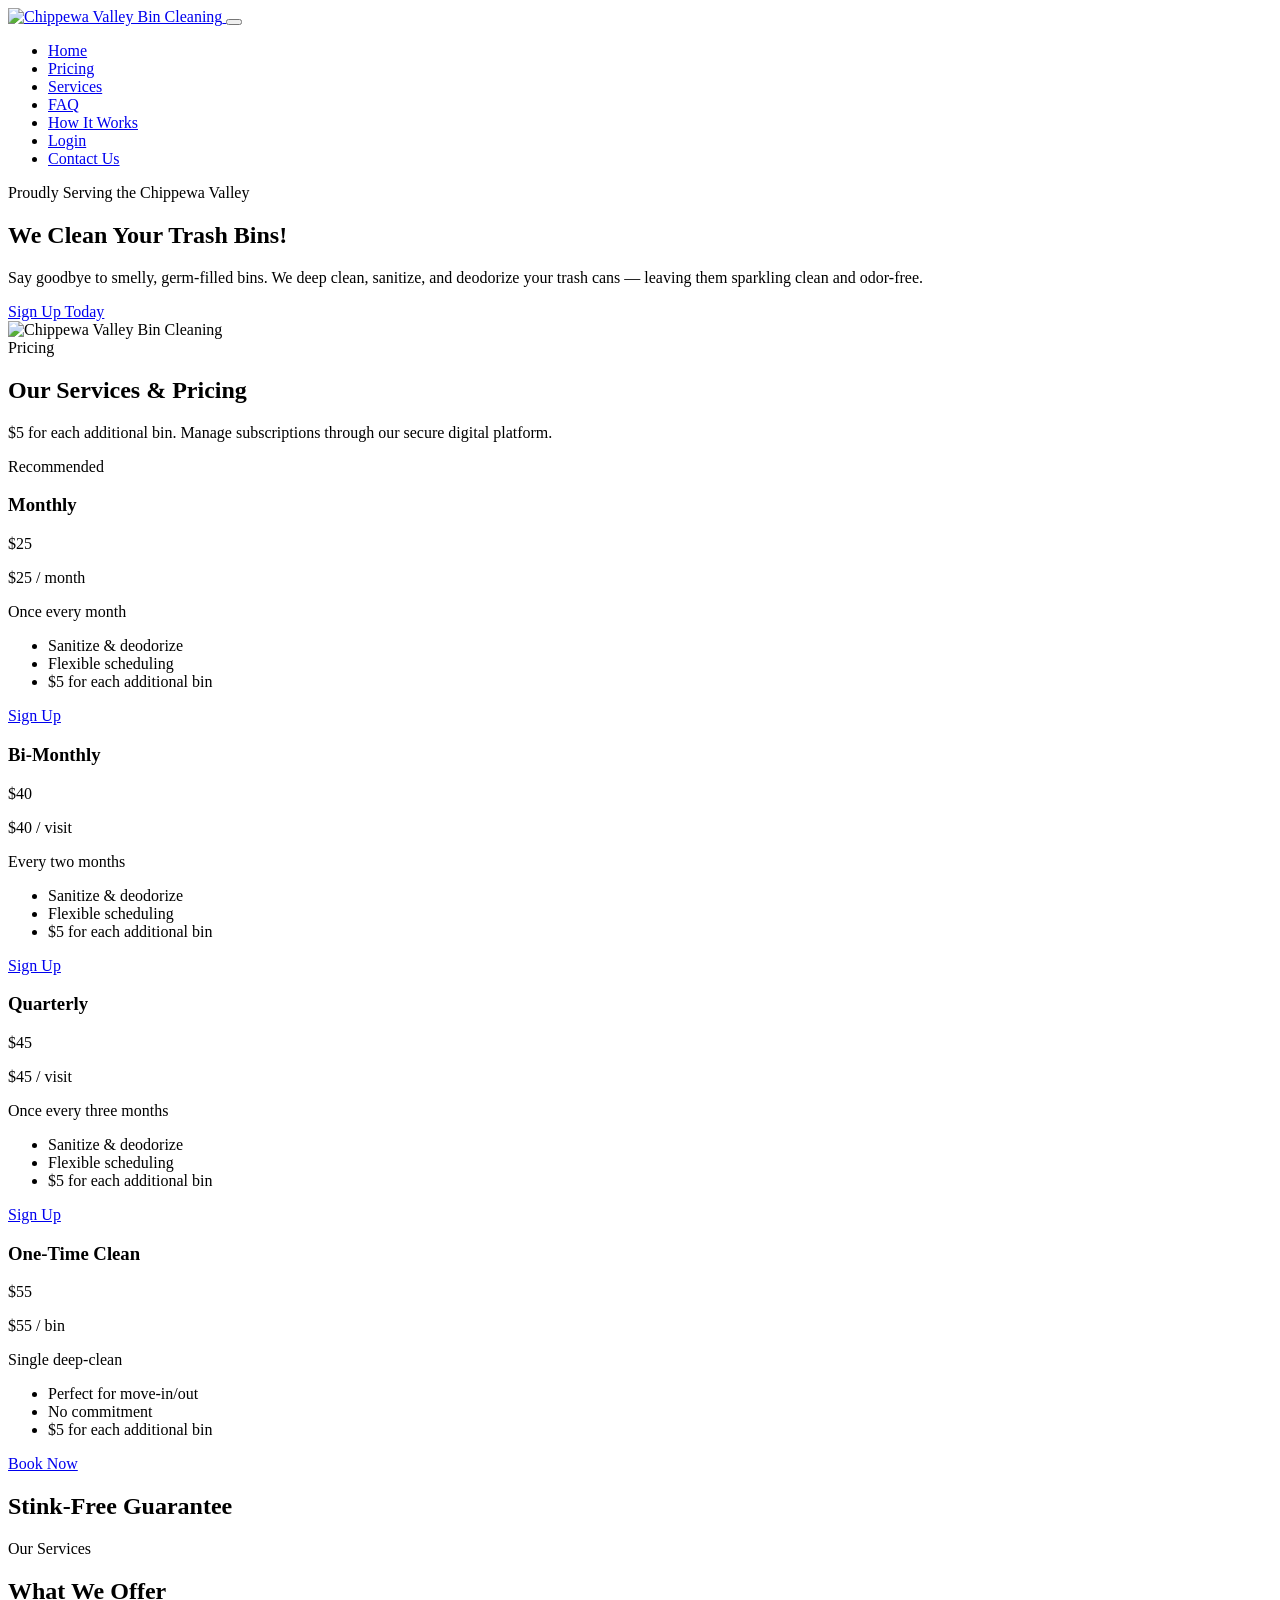
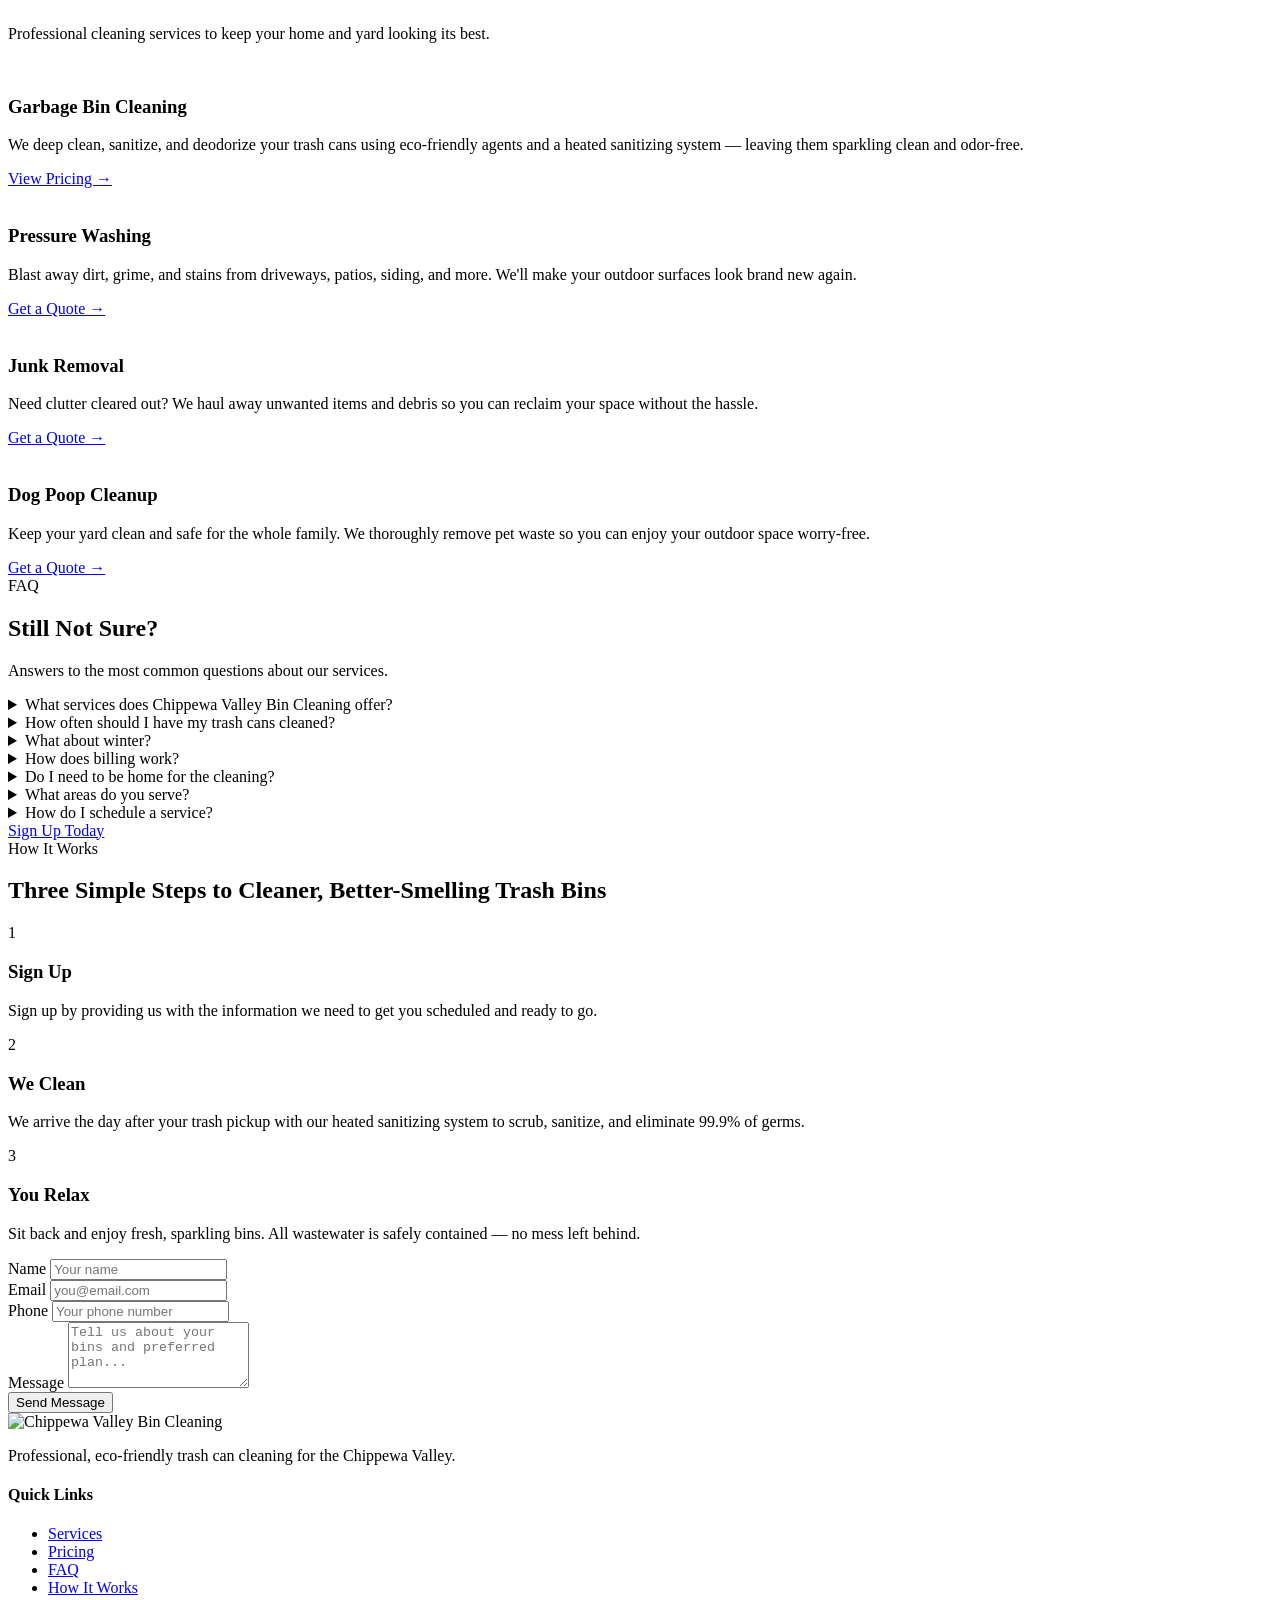
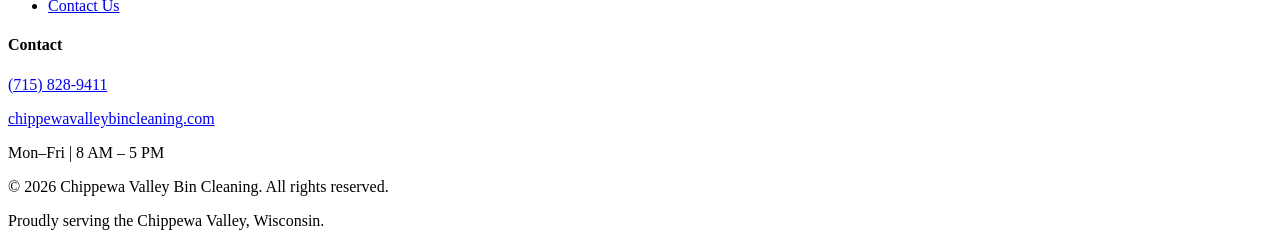
==== indexupdated.html @ 674201ef "Add files via upload" ====
<!DOCTYPE html>
<html lang="en">
<head>
  <meta charset="UTF-8">
  <meta name="viewport" content="width=device-width, initial-scale=1.0">
  <meta name="description" content="Chippewa Valley Bin Cleaning — eco-friendly trash can cleaning serving the Chippewa Valley, WI. Monthly plans from $25. Call (715) 828-9411.">
  <title>Chippewa Valley Bin Cleaning | Eco-Friendly Trash Can Cleaning</title>
  <link rel="preconnect" href="https://fonts.googleapis.com">
  <link rel="preconnect" href="https://fonts.gstatic.com" crossorigin>
  <link href="https://fonts.googleapis.com/css2?family=Plus+Jakarta+Sans:wght@400;500;600;700;800&display=swap" rel="stylesheet">
  <link rel="stylesheet" href="styles.css">
</head>
<body>
  <header class="site-header" id="top">
    <div class="container header-inner">
      <a href="index.html" class="logo-link">
        <img src="assets/logo.png" alt="Chippewa Valley Bin Cleaning" class="logo">
      </a>
      <button class="nav-toggle" aria-label="Toggle navigation" aria-expanded="false">
        <span></span>
        <span></span>
        <span></span>
      </button>
      <nav class="main-nav">
        <ul>
          <li><a href="index.html">Home</a></li>
          <li><a href="#pricing">Pricing</a></li>
          <li><a href="#services">Services</a></li>
          <li><a href="#faq">FAQ</a></li>
          <li><a href="#how-it-works">How It Works</a></li>
          <li><a href="#" id="login-link">Login</a></li>
          <li><a href="#contact" class="nav-cta">Contact Us</a></li>
        </ul>
      </nav>
    </div>
  </header>

  <main>
    <section class="hero">
      <div class="hero-bg"></div>
      <div class="container hero-inner">
        <div class="hero-content">
          <span class="eyebrow">Proudly Serving the Chippewa Valley</span>
          <h1>We Clean Your Trash Bins!</h1>
          <p class="hero-lead">
            Say goodbye to smelly, germ-filled bins. We deep clean, sanitize, and deodorize your trash cans — leaving them sparkling clean and odor-free.
          </p>
          <div class="hero-actions">
            <a href="https://www.chippewavalleybincleaning.com" class="btn btn-primary" target="_blank" rel="noopener">Sign Up Today</a>
          </div>
        </div>
        <div class="hero-visual">
          <div class="hero-logo-frame">
            <img src="assets/logo.png" alt="Chippewa Valley Bin Cleaning" class="hero-logo">
          </div>
        </div>
      </div>
    </section>

    <section class="pricing" id="pricing">
      <div class="container">
        <div class="section-header">
          <span class="section-tag">Pricing</span>
          <h2>Our Services &amp; Pricing</h2>
          <p>$5 for each additional bin. Manage subscriptions through our secure digital platform.</p>
        </div>
        <div class="pricing-grid pricing-grid-4">
          <article class="price-card featured">
            <span class="badge">Recommended</span>
            <h3>Monthly</h3>
            <div class="price">$25</div>
            <p class="price-detail">$25 / month</p>
            <p class="price-note">Once every month</p>
            <ul>
              <li>Sanitize &amp; deodorize</li>
              <li>Flexible scheduling</li>
              <li>$5 for each additional bin</li>
            </ul>
            <a href="https://www.chippewavalleybincleaning.com" class="btn btn-primary" target="_blank" rel="noopener">Sign Up</a>
          </article>

          <article class="price-card">
            <h3>Bi-Monthly</h3>
            <div class="price">$40</div>
            <p class="price-detail">$40 / visit</p>
            <p class="price-note">Every two months</p>
            <ul>
              <li>Sanitize &amp; deodorize</li>
              <li>Flexible scheduling</li>
              <li>$5 for each additional bin</li>
            </ul>
            <a href="https://www.chippewavalleybincleaning.com" class="btn btn-secondary" target="_blank" rel="noopener">Sign Up</a>
          </article>

          <article class="price-card">
            <h3>Quarterly</h3>
            <div class="price">$45</div>
            <p class="price-detail">$45 / visit</p>
            <p class="price-note">Once every three months</p>
            <ul>
              <li>Sanitize &amp; deodorize</li>
              <li>Flexible scheduling</li>
              <li>$5 for each additional bin</li>
            </ul>
            <a href="https://www.chippewavalleybincleaning.com" class="btn btn-secondary" target="_blank" rel="noopener">Sign Up</a>
          </article>

          <article class="price-card">
            <h3>One-Time Clean</h3>
            <div class="price">$55</div>
            <p class="price-detail">$55 / bin</p>
            <p class="price-note">Single deep-clean</p>
            <ul>
              <li>Perfect for move-in/out</li>
              <li>No commitment</li>
              <li>$5 for each additional bin</li>
            </ul>
            <a href="https://www.chippewavalleybincleaning.com" class="btn btn-secondary" target="_blank" rel="noopener">Book Now</a>
          </article>
        </div>
      </div>
    </section>

    <section class="guarantee">
      <div class="container">
        <h2>Stink-Free Guarantee</h2>
      </div>
    </section>

    <section class="services" id="services">
      <div class="container">
        <div class="section-header">
          <span class="section-tag">Our Services</span>
          <h2>What We Offer</h2>
          <p>Professional cleaning services to keep your home and yard looking its best.</p>
        </div>
        <div class="services-grid">
          <article class="service-card">
            <div class="service-icon">
              <img src="assets/services/garbage-bin.png" alt="" class="service-icon-img">
            </div>
            <h3>Garbage Bin Cleaning</h3>
            <p>We deep clean, sanitize, and deodorize your trash cans using eco-friendly agents and a heated sanitizing system — leaving them sparkling clean and odor-free.</p>
            <a href="#pricing" class="service-link">View Pricing →</a>
          </article>

          <article class="service-card">
            <div class="service-icon">
              <img src="assets/services/pressure-washing.png" alt="" class="service-icon-img">
            </div>
            <h3>Pressure Washing</h3>
            <p>Blast away dirt, grime, and stains from driveways, patios, siding, and more. We'll make your outdoor surfaces look brand new again.</p>
            <a href="#contact" class="service-link">Get a Quote →</a>
          </article>

          <article class="service-card">
            <div class="service-icon">
              <img src="assets/services/junk-removal.png" alt="" class="service-icon-img">
            </div>
            <h3>Junk Removal</h3>
            <p>Need clutter cleared out? We haul away unwanted items and debris so you can reclaim your space without the hassle.</p>
            <a href="#contact" class="service-link">Get a Quote →</a>
          </article>

          <article class="service-card">
            <div class="service-icon">
              <img src="assets/services/dog-poop.png" alt="" class="service-icon-img">
            </div>
            <h3>Dog Poop Cleanup</h3>
            <p>Keep your yard clean and safe for the whole family. We thoroughly remove pet waste so you can enjoy your outdoor space worry-free.</p>
            <a href="#contact" class="service-link">Get a Quote →</a>
          </article>
        </div>
      </div>
    </section>

    <section class="faq" id="faq">
      <div class="container">
        <div class="section-header">
          <span class="section-tag">FAQ</span>
          <h2>Still Not Sure?</h2>
          <p>Answers to the most common questions about our services.</p>
        </div>
        <div class="faq-list">
          <details class="faq-item">
            <summary>What services does Chippewa Valley Bin Cleaning offer?</summary>
            <p>We offer Garbage Bin Cleaning, Pressure Washing, Junk Removal, and Dog Poop Cleanup throughout the Chippewa Valley.</p>
          </details>
          <details class="faq-item">
            <summary>How often should I have my trash cans cleaned?</summary>
            <p>We offer monthly, bi-monthly, and quarterly plans to fit your needs. For optimal hygiene, monthly cleaning is recommended to prevent bacteria, mold, and unpleasant odors.</p>
          </details>
          <details class="faq-item">
            <summary>What about winter?</summary>
            <p>We run from the beginning of April to the end of November. You will not be billed for the months that we do not operate.</p>
          </details>
          <details class="faq-item">
            <summary>How does billing work?</summary>
            <p>You will be billed on the first of each month for that month's cleaning service.</p>
          </details>
          <details class="faq-item">
            <summary>Do I need to be home for the cleaning?</summary>
            <p>No — we're hassle-free! We arrive the day after your trash pickup, so you don't even need to be home. Our specialized equipment handles everything.</p>
          </details>
          <details class="faq-item">
            <summary>What areas do you serve?</summary>
            <p>We proudly serve the Chippewa Valley, Wisconsin — including Eau Claire, Chippewa Falls, Altoona, Lake Hallie, Menomonie, and surrounding communities.</p>
          </details>
          <details class="faq-item">
            <summary>How do I schedule a service?</summary>
            <p>Visit <a href="https://www.chippewavalleybincleaning.com">chippewavalleybincleaning.com</a> to sign up through our secure digital platform, or call us at (715) 828-9411. We manage all subscriptions online for your convenience.</p>
          </details>
        </div>
        <div class="faq-cta">
          <a href="https://www.chippewavalleybincleaning.com" class="btn btn-primary" target="_blank" rel="noopener">Sign Up Today</a>
        </div>
      </div>
    </section>

    <section class="how-it-works" id="how-it-works">
      <div class="container">
        <div class="section-header light">
          <span class="section-tag">How It Works</span>
          <h2>Three Simple Steps to Cleaner, Better-Smelling Trash Bins</h2>
        </div>
        <div class="steps-grid">
          <article class="step">
            <div class="step-number">1</div>
            <h3>Sign Up</h3>
            <p>Sign up by providing us with the information we need to get you scheduled and ready to go.</p>
          </article>
          <article class="step">
            <div class="step-number">2</div>
            <h3>We Clean</h3>
            <p>We arrive the day after your trash pickup with our heated sanitizing system to scrub, sanitize, and eliminate 99.9% of germs.</p>
          </article>
          <article class="step">
            <div class="step-number">3</div>
            <h3>You Relax</h3>
            <p>Sit back and enjoy fresh, sparkling bins. All wastewater is safely contained — no mess left behind.</p>
          </article>
        </div>
      </div>
    </section>

    <section class="contact" id="contact">
      <div class="container contact-form-only">
        <form class="contact-form" action="#" method="post">
          <div class="form-row">
            <label for="name">Name</label>
            <input type="text" id="name" name="name" required placeholder="Your name">
          </div>
          <div class="form-row">
            <label for="email">Email</label>
            <input type="email" id="email" name="email" required placeholder="you@email.com">
          </div>
          <div class="form-row">
            <label for="phone">Phone</label>
            <input type="tel" id="phone" name="phone" placeholder="Your phone number">
          </div>
          <div class="form-row">
            <label for="message">Message</label>
            <textarea id="message" name="message" rows="4" placeholder="Tell us about your bins and preferred plan..."></textarea>
          </div>
          <button type="submit" class="btn btn-primary btn-full">Send Message</button>
        </form>
      </div>
    </section>
  </main>

  <footer class="site-footer">
    <div class="container footer-inner">
      <div class="footer-brand">
        <img src="assets/logo.png" alt="Chippewa Valley Bin Cleaning" class="footer-logo">
        <p>Professional, eco-friendly trash can cleaning for the Chippewa Valley.</p>
      </div>
      <div class="footer-links">
        <h4>Quick Links</h4>
        <ul>
          <li><a href="#services">Services</a></li>
          <li><a href="#pricing">Pricing</a></li>
          <li><a href="#faq">FAQ</a></li>
          <li><a href="#how-it-works">How It Works</a></li>
          <li><a href="#contact">Contact Us</a></li>
        </ul>
      </div>
      <div class="footer-contact">
        <h4>Contact</h4>
        <p><a href="tel:+17158289411">(715) 828-9411</a></p>
        <p><a href="https://www.chippewavalleybincleaning.com" target="_blank" rel="noopener">chippewavalleybincleaning.com</a></p>
        <p>Mon–Fri | 8 AM – 5 PM</p>
      </div>
    </div>
    <div class="footer-bottom">
      <div class="container">
        <p>&copy; 2026 Chippewa Valley Bin Cleaning. All rights reserved.</p>
        <p class="footer-areas">Proudly serving the Chippewa Valley, Wisconsin.</p>
      </div>
    </div>
  </footer>

  <script src="script.js"></script>
</body>
</html>
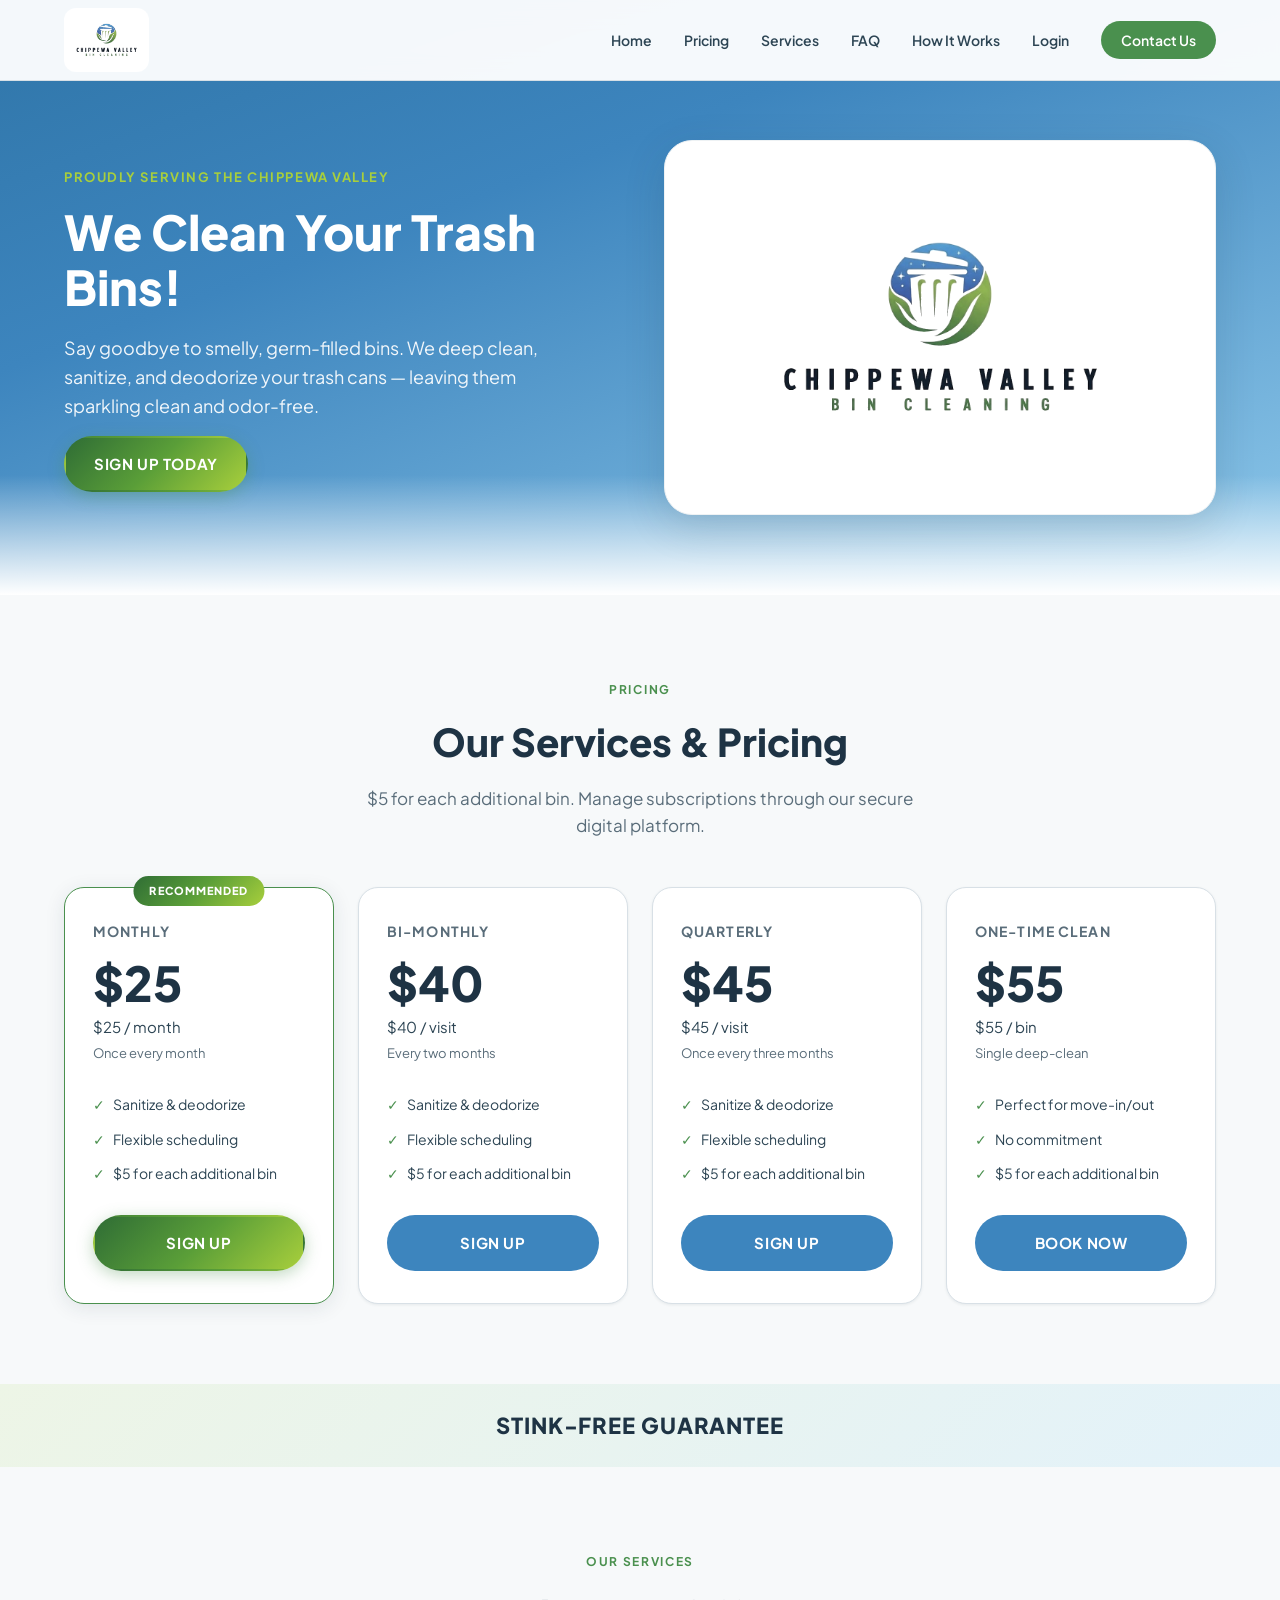
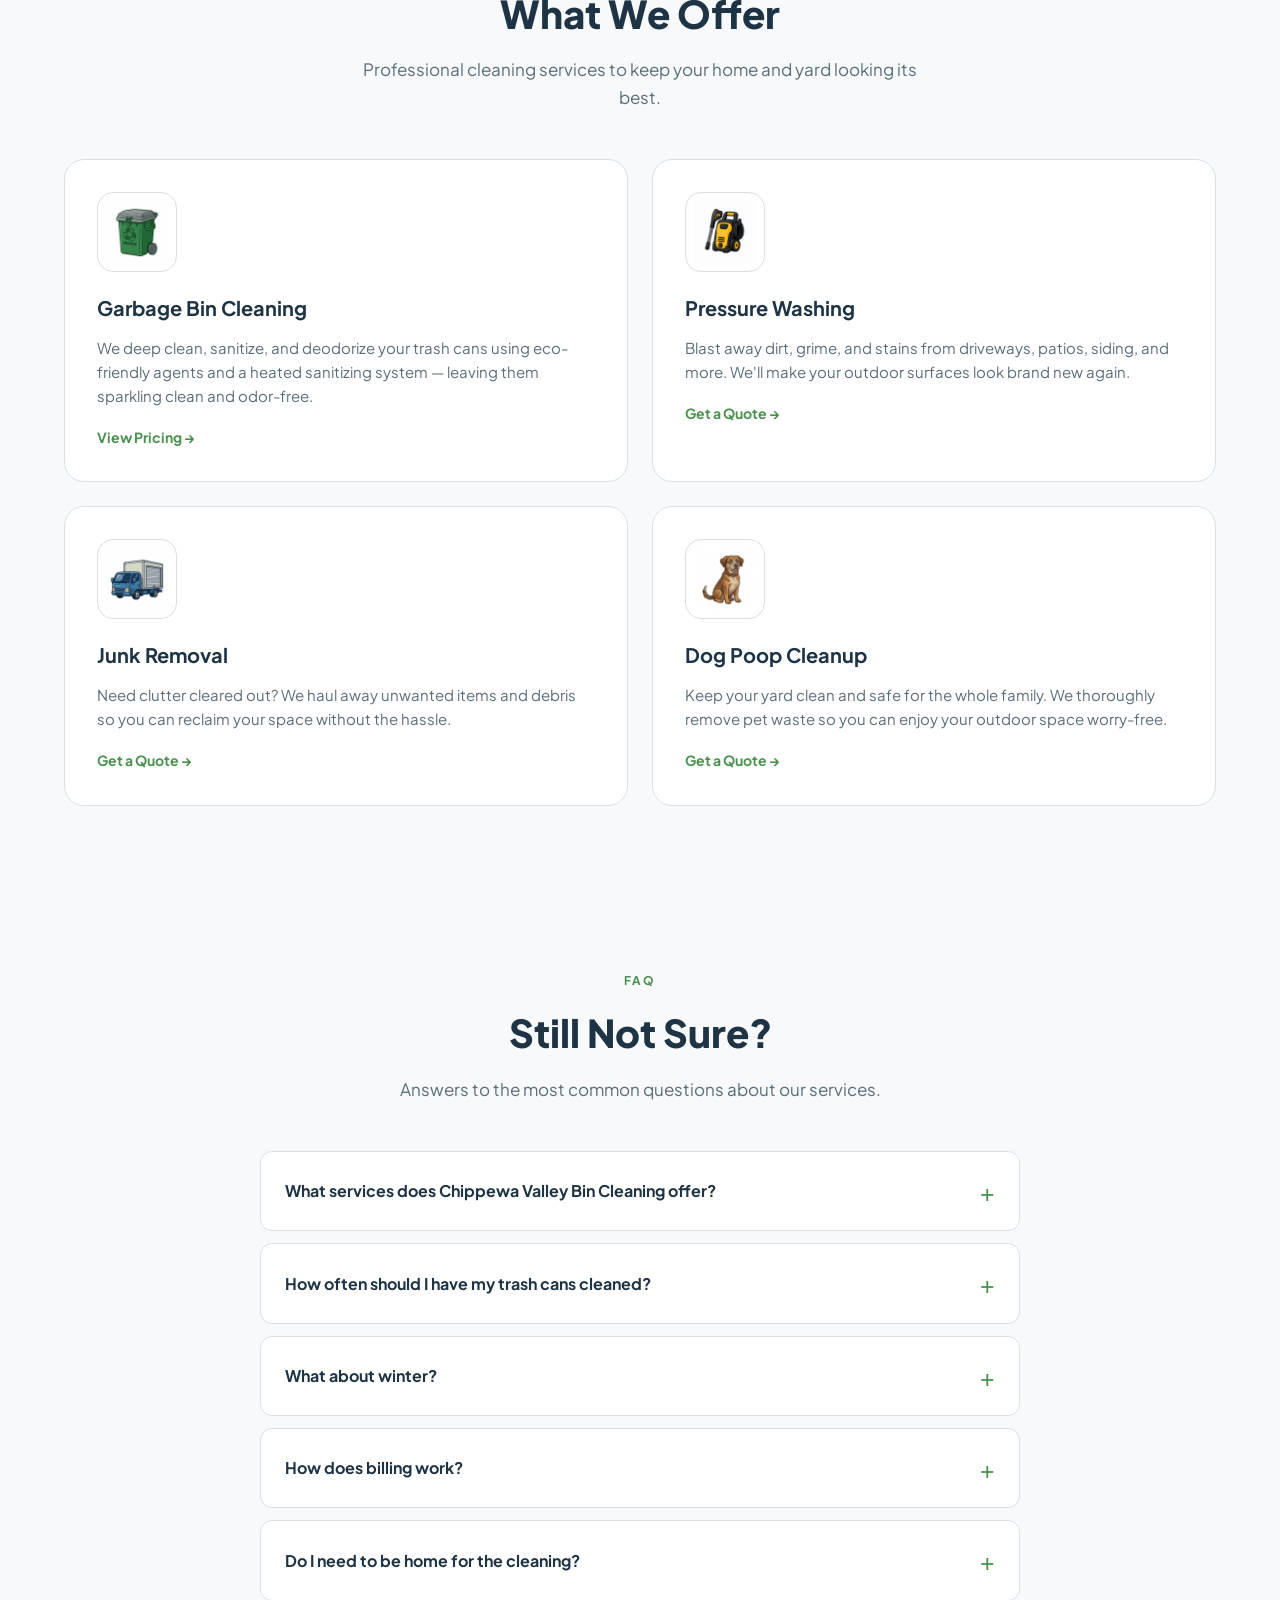
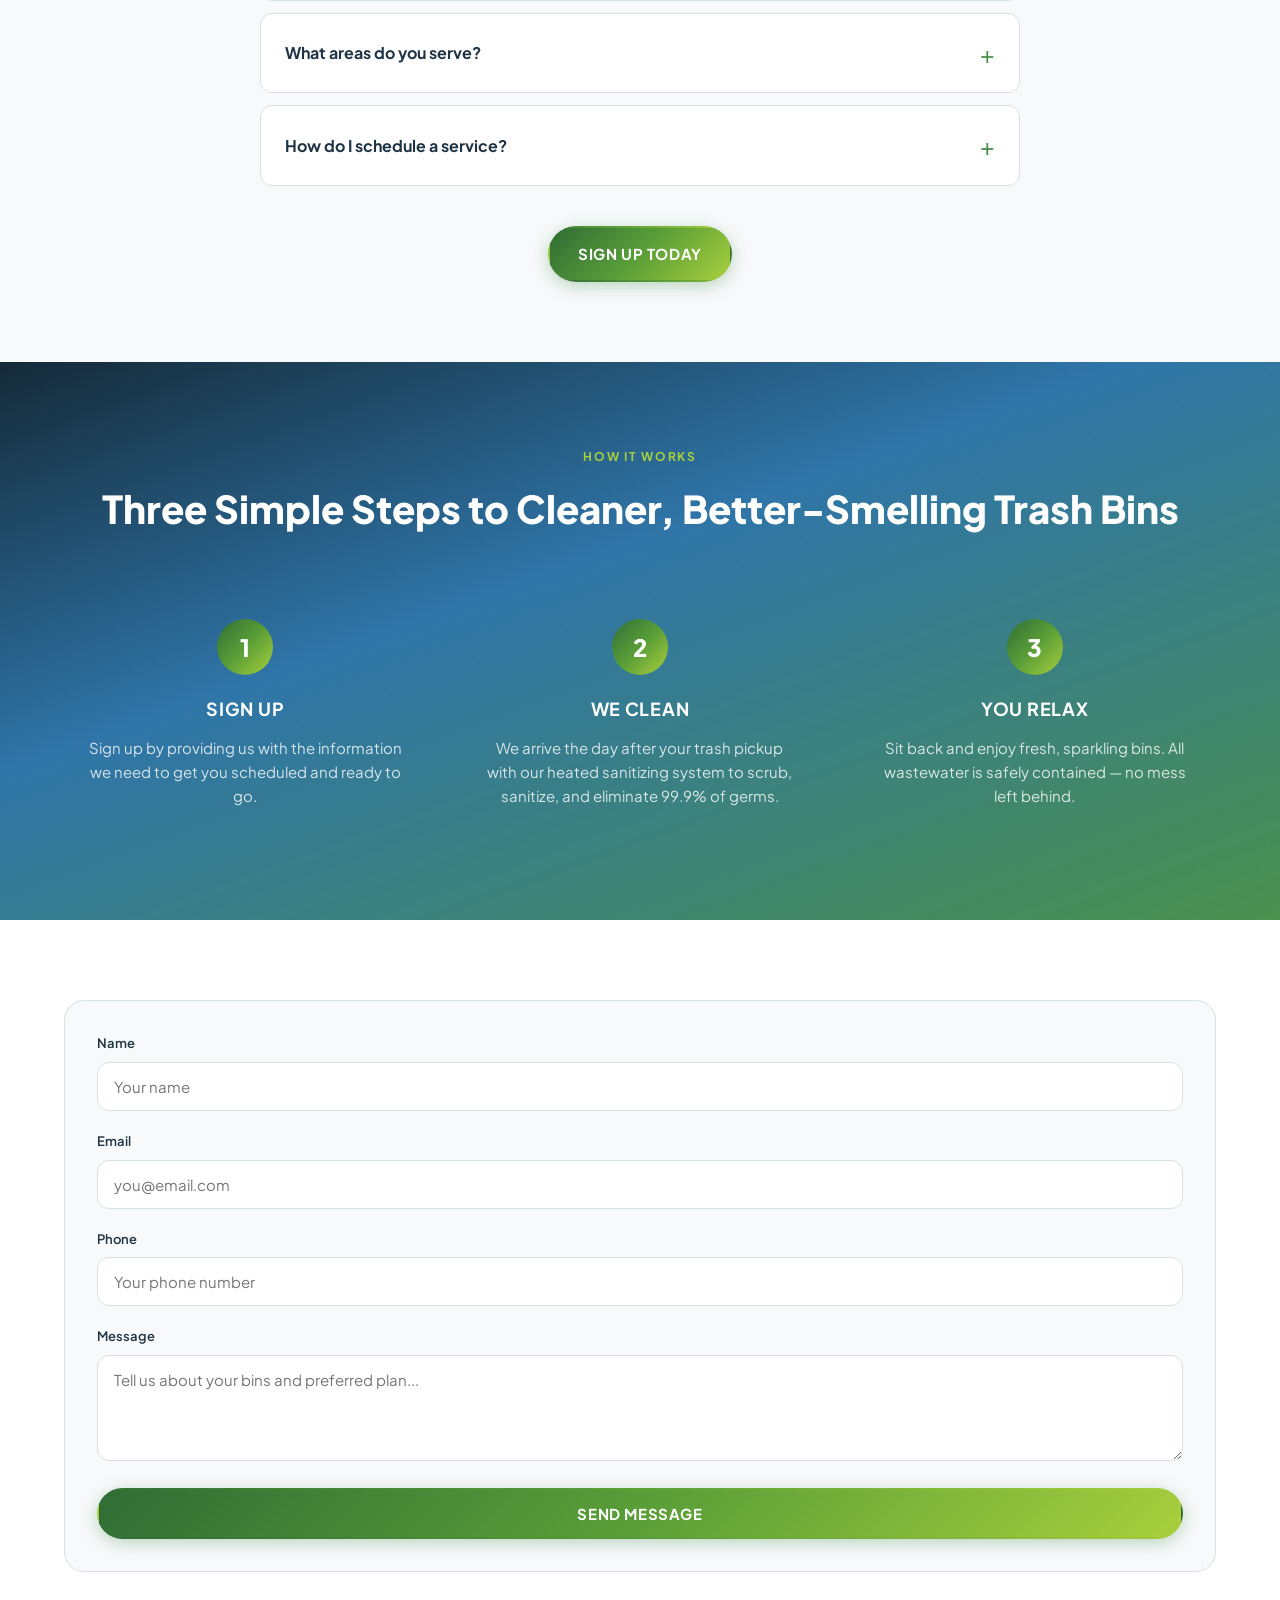
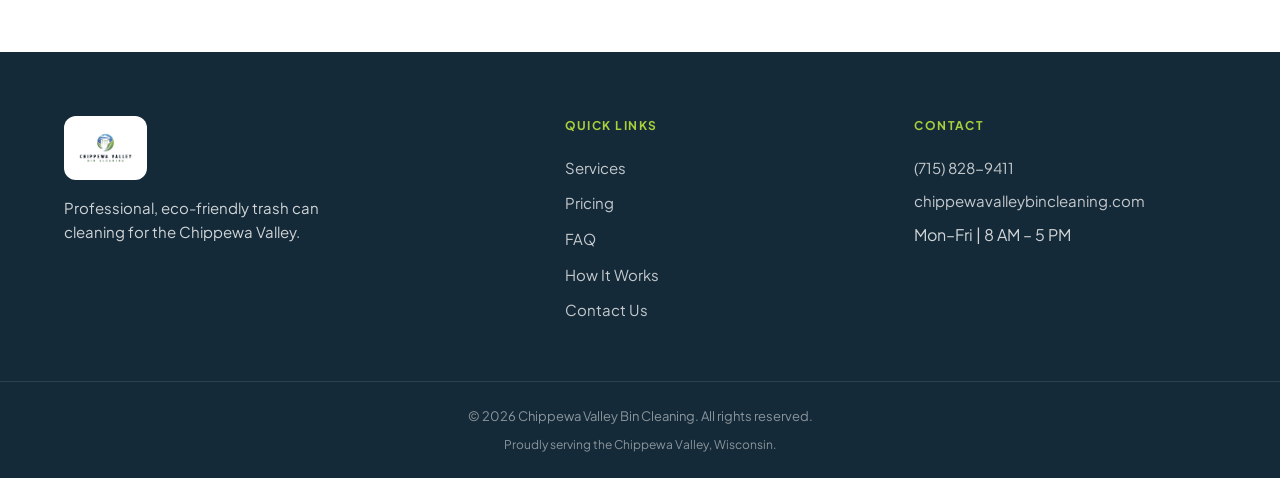
==== commit 6c388002: "Update website Co-authored-by: Cursor <cursoragent@cursor.com>" ====
--- a/indexupdated.html
+++ b/indexupdated.html
@@ -1,304 +1,304 @@
-<!DOCTYPE html>
-<html lang="en">
-<head>
-  <meta charset="UTF-8">
-  <meta name="viewport" content="width=device-width, initial-scale=1.0">
-  <meta name="description" content="Chippewa Valley Bin Cleaning — eco-friendly trash can cleaning serving the Chippewa Valley, WI. Monthly plans from $25. Call (715) 828-9411.">
-  <title>Chippewa Valley Bin Cleaning | Eco-Friendly Trash Can Cleaning</title>
-  <link rel="preconnect" href="https://fonts.googleapis.com">
-  <link rel="preconnect" href="https://fonts.gstatic.com" crossorigin>
-  <link href="https://fonts.googleapis.com/css2?family=Plus+Jakarta+Sans:wght@400;500;600;700;800&display=swap" rel="stylesheet">
-  <link rel="stylesheet" href="styles.css">
-</head>
-<body>
-  <header class="site-header" id="top">
-    <div class="container header-inner">
-      <a href="index.html" class="logo-link">
-        <img src="assets/logo.png" alt="Chippewa Valley Bin Cleaning" class="logo">
-      </a>
-      <button class="nav-toggle" aria-label="Toggle navigation" aria-expanded="false">
-        <span></span>
-        <span></span>
-        <span></span>
-      </button>
-      <nav class="main-nav">
-        <ul>
-          <li><a href="index.html">Home</a></li>
-          <li><a href="#pricing">Pricing</a></li>
-          <li><a href="#services">Services</a></li>
-          <li><a href="#faq">FAQ</a></li>
-          <li><a href="#how-it-works">How It Works</a></li>
-          <li><a href="#" id="login-link">Login</a></li>
-          <li><a href="#contact" class="nav-cta">Contact Us</a></li>
-        </ul>
-      </nav>
-    </div>
-  </header>
-
-  <main>
-    <section class="hero">
-      <div class="hero-bg"></div>
-      <div class="container hero-inner">
-        <div class="hero-content">
-          <span class="eyebrow">Proudly Serving the Chippewa Valley</span>
-          <h1>We Clean Your Trash Bins!</h1>
-          <p class="hero-lead">
-            Say goodbye to smelly, germ-filled bins. We deep clean, sanitize, and deodorize your trash cans — leaving them sparkling clean and odor-free.
-          </p>
-          <div class="hero-actions">
-            <a href="https://www.chippewavalleybincleaning.com" class="btn btn-primary" target="_blank" rel="noopener">Sign Up Today</a>
-          </div>
-        </div>
-        <div class="hero-visual">
-          <div class="hero-logo-frame">
-            <img src="assets/logo.png" alt="Chippewa Valley Bin Cleaning" class="hero-logo">
-          </div>
-        </div>
-      </div>
-    </section>
-
-    <section class="pricing" id="pricing">
-      <div class="container">
-        <div class="section-header">
-          <span class="section-tag">Pricing</span>
-          <h2>Our Services &amp; Pricing</h2>
-          <p>$5 for each additional bin. Manage subscriptions through our secure digital platform.</p>
-        </div>
-        <div class="pricing-grid pricing-grid-4">
-          <article class="price-card featured">
-            <span class="badge">Recommended</span>
-            <h3>Monthly</h3>
-            <div class="price">$25</div>
-            <p class="price-detail">$25 / month</p>
-            <p class="price-note">Once every month</p>
-            <ul>
-              <li>Sanitize &amp; deodorize</li>
-              <li>Flexible scheduling</li>
-              <li>$5 for each additional bin</li>
-            </ul>
-            <a href="https://www.chippewavalleybincleaning.com" class="btn btn-primary" target="_blank" rel="noopener">Sign Up</a>
-          </article>
-
-          <article class="price-card">
-            <h3>Bi-Monthly</h3>
-            <div class="price">$40</div>
-            <p class="price-detail">$40 / visit</p>
-            <p class="price-note">Every two months</p>
-            <ul>
-              <li>Sanitize &amp; deodorize</li>
-              <li>Flexible scheduling</li>
-              <li>$5 for each additional bin</li>
-            </ul>
-            <a href="https://www.chippewavalleybincleaning.com" class="btn btn-secondary" target="_blank" rel="noopener">Sign Up</a>
-          </article>
-
-          <article class="price-card">
-            <h3>Quarterly</h3>
-            <div class="price">$45</div>
-            <p class="price-detail">$45 / visit</p>
-            <p class="price-note">Once every three months</p>
-            <ul>
-              <li>Sanitize &amp; deodorize</li>
-              <li>Flexible scheduling</li>
-              <li>$5 for each additional bin</li>
-            </ul>
-            <a href="https://www.chippewavalleybincleaning.com" class="btn btn-secondary" target="_blank" rel="noopener">Sign Up</a>
-          </article>
-
-          <article class="price-card">
-            <h3>One-Time Clean</h3>
-            <div class="price">$55</div>
-            <p class="price-detail">$55 / bin</p>
-            <p class="price-note">Single deep-clean</p>
-            <ul>
-              <li>Perfect for move-in/out</li>
-              <li>No commitment</li>
-              <li>$5 for each additional bin</li>
-            </ul>
-            <a href="https://www.chippewavalleybincleaning.com" class="btn btn-secondary" target="_blank" rel="noopener">Book Now</a>
-          </article>
-        </div>
-      </div>
-    </section>
-
-    <section class="guarantee">
-      <div class="container">
-        <h2>Stink-Free Guarantee</h2>
-      </div>
-    </section>
-
-    <section class="services" id="services">
-      <div class="container">
-        <div class="section-header">
-          <span class="section-tag">Our Services</span>
-          <h2>What We Offer</h2>
-          <p>Professional cleaning services to keep your home and yard looking its best.</p>
-        </div>
-        <div class="services-grid">
-          <article class="service-card">
-            <div class="service-icon">
-              <img src="assets/services/garbage-bin.png" alt="" class="service-icon-img">
-            </div>
-            <h3>Garbage Bin Cleaning</h3>
-            <p>We deep clean, sanitize, and deodorize your trash cans using eco-friendly agents and a heated sanitizing system — leaving them sparkling clean and odor-free.</p>
-            <a href="#pricing" class="service-link">View Pricing →</a>
-          </article>
-
-          <article class="service-card">
-            <div class="service-icon">
-              <img src="assets/services/pressure-washing.png" alt="" class="service-icon-img">
-            </div>
-            <h3>Pressure Washing</h3>
-            <p>Blast away dirt, grime, and stains from driveways, patios, siding, and more. We'll make your outdoor surfaces look brand new again.</p>
-            <a href="#contact" class="service-link">Get a Quote →</a>
-          </article>
-
-          <article class="service-card">
-            <div class="service-icon">
-              <img src="assets/services/junk-removal.png" alt="" class="service-icon-img">
-            </div>
-            <h3>Junk Removal</h3>
-            <p>Need clutter cleared out? We haul away unwanted items and debris so you can reclaim your space without the hassle.</p>
-            <a href="#contact" class="service-link">Get a Quote →</a>
-          </article>
-
-          <article class="service-card">
-            <div class="service-icon">
-              <img src="assets/services/dog-poop.png" alt="" class="service-icon-img">
-            </div>
-            <h3>Dog Poop Cleanup</h3>
-            <p>Keep your yard clean and safe for the whole family. We thoroughly remove pet waste so you can enjoy your outdoor space worry-free.</p>
-            <a href="#contact" class="service-link">Get a Quote →</a>
-          </article>
-        </div>
-      </div>
-    </section>
-
-    <section class="faq" id="faq">
-      <div class="container">
-        <div class="section-header">
-          <span class="section-tag">FAQ</span>
-          <h2>Still Not Sure?</h2>
-          <p>Answers to the most common questions about our services.</p>
-        </div>
-        <div class="faq-list">
-          <details class="faq-item">
-            <summary>What services does Chippewa Valley Bin Cleaning offer?</summary>
-            <p>We offer Garbage Bin Cleaning, Pressure Washing, Junk Removal, and Dog Poop Cleanup throughout the Chippewa Valley.</p>
-          </details>
-          <details class="faq-item">
-            <summary>How often should I have my trash cans cleaned?</summary>
-            <p>We offer monthly, bi-monthly, and quarterly plans to fit your needs. For optimal hygiene, monthly cleaning is recommended to prevent bacteria, mold, and unpleasant odors.</p>
-          </details>
-          <details class="faq-item">
-            <summary>What about winter?</summary>
-            <p>We run from the beginning of April to the end of November. You will not be billed for the months that we do not operate.</p>
-          </details>
-          <details class="faq-item">
-            <summary>How does billing work?</summary>
-            <p>You will be billed on the first of each month for that month's cleaning service.</p>
-          </details>
-          <details class="faq-item">
-            <summary>Do I need to be home for the cleaning?</summary>
-            <p>No — we're hassle-free! We arrive the day after your trash pickup, so you don't even need to be home. Our specialized equipment handles everything.</p>
-          </details>
-          <details class="faq-item">
-            <summary>What areas do you serve?</summary>
-            <p>We proudly serve the Chippewa Valley, Wisconsin — including Eau Claire, Chippewa Falls, Altoona, Lake Hallie, Menomonie, and surrounding communities.</p>
-          </details>
-          <details class="faq-item">
-            <summary>How do I schedule a service?</summary>
-            <p>Visit <a href="https://www.chippewavalleybincleaning.com">chippewavalleybincleaning.com</a> to sign up through our secure digital platform, or call us at (715) 828-9411. We manage all subscriptions online for your convenience.</p>
-          </details>
-        </div>
-        <div class="faq-cta">
-          <a href="https://www.chippewavalleybincleaning.com" class="btn btn-primary" target="_blank" rel="noopener">Sign Up Today</a>
-        </div>
-      </div>
-    </section>
-
-    <section class="how-it-works" id="how-it-works">
-      <div class="container">
-        <div class="section-header light">
-          <span class="section-tag">How It Works</span>
-          <h2>Three Simple Steps to Cleaner, Better-Smelling Trash Bins</h2>
-        </div>
-        <div class="steps-grid">
-          <article class="step">
-            <div class="step-number">1</div>
-            <h3>Sign Up</h3>
-            <p>Sign up by providing us with the information we need to get you scheduled and ready to go.</p>
-          </article>
-          <article class="step">
-            <div class="step-number">2</div>
-            <h3>We Clean</h3>
-            <p>We arrive the day after your trash pickup with our heated sanitizing system to scrub, sanitize, and eliminate 99.9% of germs.</p>
-          </article>
-          <article class="step">
-            <div class="step-number">3</div>
-            <h3>You Relax</h3>
-            <p>Sit back and enjoy fresh, sparkling bins. All wastewater is safely contained — no mess left behind.</p>
-          </article>
-        </div>
-      </div>
-    </section>
-
-    <section class="contact" id="contact">
-      <div class="container contact-form-only">
-        <form class="contact-form" action="#" method="post">
-          <div class="form-row">
-            <label for="name">Name</label>
-            <input type="text" id="name" name="name" required placeholder="Your name">
-          </div>
-          <div class="form-row">
-            <label for="email">Email</label>
-            <input type="email" id="email" name="email" required placeholder="you@email.com">
-          </div>
-          <div class="form-row">
-            <label for="phone">Phone</label>
-            <input type="tel" id="phone" name="phone" placeholder="Your phone number">
-          </div>
-          <div class="form-row">
-            <label for="message">Message</label>
-            <textarea id="message" name="message" rows="4" placeholder="Tell us about your bins and preferred plan..."></textarea>
-          </div>
-          <button type="submit" class="btn btn-primary btn-full">Send Message</button>
-        </form>
-      </div>
-    </section>
-  </main>
-
-  <footer class="site-footer">
-    <div class="container footer-inner">
-      <div class="footer-brand">
-        <img src="assets/logo.png" alt="Chippewa Valley Bin Cleaning" class="footer-logo">
-        <p>Professional, eco-friendly trash can cleaning for the Chippewa Valley.</p>
-      </div>
-      <div class="footer-links">
-        <h4>Quick Links</h4>
-        <ul>
-          <li><a href="#services">Services</a></li>
-          <li><a href="#pricing">Pricing</a></li>
-          <li><a href="#faq">FAQ</a></li>
-          <li><a href="#how-it-works">How It Works</a></li>
-          <li><a href="#contact">Contact Us</a></li>
-        </ul>
-      </div>
-      <div class="footer-contact">
-        <h4>Contact</h4>
-        <p><a href="tel:+17158289411">(715) 828-9411</a></p>
-        <p><a href="https://www.chippewavalleybincleaning.com" target="_blank" rel="noopener">chippewavalleybincleaning.com</a></p>
-        <p>Mon–Fri | 8 AM – 5 PM</p>
-      </div>
-    </div>
-    <div class="footer-bottom">
-      <div class="container">
-        <p>&copy; 2026 Chippewa Valley Bin Cleaning. All rights reserved.</p>
-        <p class="footer-areas">Proudly serving the Chippewa Valley, Wisconsin.</p>
-      </div>
-    </div>
-  </footer>
-
-  <script src="script.js"></script>
-</body>
-</html>
+<!DOCTYPE html>
+<html lang="en">
+<head>
+  <meta charset="UTF-8">
+  <meta name="viewport" content="width=device-width, initial-scale=1.0">
+  <meta name="description" content="Chippewa Valley Bin Cleaning — eco-friendly trash can cleaning serving the Chippewa Valley, WI. Monthly plans from $25. Call (715) 828-9411.">
+  <title>Chippewa Valley Bin Cleaning | Eco-Friendly Trash Can Cleaning</title>
+  <link rel="preconnect" href="https://fonts.googleapis.com">
+  <link rel="preconnect" href="https://fonts.gstatic.com" crossorigin>
+  <link href="https://fonts.googleapis.com/css2?family=Plus+Jakarta+Sans:wght@400;500;600;700;800&display=swap" rel="stylesheet">
+  <link rel="stylesheet" href="styles.css">
+</head>
+<body>
+  <header class="site-header" id="top">
+    <div class="container header-inner">
+      <a href="index.html" class="logo-link">
+        <img src="assets/logo.png" alt="Chippewa Valley Bin Cleaning" class="logo">
+      </a>
+      <button class="nav-toggle" aria-label="Toggle navigation" aria-expanded="false">
+        <span></span>
+        <span></span>
+        <span></span>
+      </button>
+      <nav class="main-nav">
+        <ul>
+          <li><a href="index.html">Home</a></li>
+          <li><a href="#pricing">Pricing</a></li>
+          <li><a href="#services">Services</a></li>
+          <li><a href="#faq">FAQ</a></li>
+          <li><a href="#how-it-works">How It Works</a></li>
+          <li><a href="#" id="login-link">Login</a></li>
+          <li><a href="#contact" class="nav-cta">Contact Us</a></li>
+        </ul>
+      </nav>
+    </div>
+  </header>
+
+  <main>
+    <section class="hero">
+      <div class="hero-bg"></div>
+      <div class="container hero-inner">
+        <div class="hero-content">
+          <span class="eyebrow">Proudly Serving the Chippewa Valley</span>
+          <h1>We Clean Your Trash Bins!</h1>
+          <p class="hero-lead">
+            Say goodbye to smelly, germ-filled bins. We deep clean, sanitize, and deodorize your trash cans — leaving them sparkling clean and odor-free.
+          </p>
+          <div class="hero-actions">
+            <a href="https://www.chippewavalleybincleaning.com" class="btn btn-primary" target="_blank" rel="noopener">Sign Up Today</a>
+          </div>
+        </div>
+        <div class="hero-visual">
+          <div class="hero-logo-frame">
+            <img src="assets/logo.png" alt="Chippewa Valley Bin Cleaning" class="hero-logo">
+          </div>
+        </div>
+      </div>
+    </section>
+
+    <section class="pricing" id="pricing">
+      <div class="container">
+        <div class="section-header">
+          <span class="section-tag">Pricing</span>
+          <h2>Our Services &amp; Pricing</h2>
+          <p>$5 for each additional bin. Manage subscriptions through our secure digital platform.</p>
+        </div>
+        <div class="pricing-grid pricing-grid-4">
+          <article class="price-card featured">
+            <span class="badge">Recommended</span>
+            <h3>Monthly</h3>
+            <div class="price">$25</div>
+            <p class="price-detail">$25 / month</p>
+            <p class="price-note">Once every month</p>
+            <ul>
+              <li>Sanitize &amp; deodorize</li>
+              <li>Flexible scheduling</li>
+              <li>$5 for each additional bin</li>
+            </ul>
+            <a href="https://www.chippewavalleybincleaning.com" class="btn btn-primary" target="_blank" rel="noopener">Sign Up</a>
+          </article>
+
+          <article class="price-card">
+            <h3>Bi-Monthly</h3>
+            <div class="price">$40</div>
+            <p class="price-detail">$40 / visit</p>
+            <p class="price-note">Every two months</p>
+            <ul>
+              <li>Sanitize &amp; deodorize</li>
+              <li>Flexible scheduling</li>
+              <li>$5 for each additional bin</li>
+            </ul>
+            <a href="https://www.chippewavalleybincleaning.com" class="btn btn-secondary" target="_blank" rel="noopener">Sign Up</a>
+          </article>
+
+          <article class="price-card">
+            <h3>Quarterly</h3>
+            <div class="price">$45</div>
+            <p class="price-detail">$45 / visit</p>
+            <p class="price-note">Once every three months</p>
+            <ul>
+              <li>Sanitize &amp; deodorize</li>
+              <li>Flexible scheduling</li>
+              <li>$5 for each additional bin</li>
+            </ul>
+            <a href="https://www.chippewavalleybincleaning.com" class="btn btn-secondary" target="_blank" rel="noopener">Sign Up</a>
+          </article>
+
+          <article class="price-card">
+            <h3>One-Time Clean</h3>
+            <div class="price">$55</div>
+            <p class="price-detail">$55 / bin</p>
+            <p class="price-note">Single deep-clean</p>
+            <ul>
+              <li>Perfect for move-in/out</li>
+              <li>No commitment</li>
+              <li>$5 for each additional bin</li>
+            </ul>
+            <a href="https://www.chippewavalleybincleaning.com" class="btn btn-secondary" target="_blank" rel="noopener">Book Now</a>
+          </article>
+        </div>
+      </div>
+    </section>
+
+    <section class="guarantee">
+      <div class="container">
+        <h2>Stink-Free Guarantee</h2>
+      </div>
+    </section>
+
+    <section class="services" id="services">
+      <div class="container">
+        <div class="section-header">
+          <span class="section-tag">Our Services</span>
+          <h2>What We Offer</h2>
+          <p>Professional cleaning services to keep your home and yard looking its best.</p>
+        </div>
+        <div class="services-grid">
+          <article class="service-card">
+            <div class="service-icon">
+              <img src="assets/services/garbage-bin.png" alt="" class="service-icon-img">
+            </div>
+            <h3>Garbage Bin Cleaning</h3>
+            <p>We deep clean, sanitize, and deodorize your trash cans using eco-friendly agents and a heated sanitizing system — leaving them sparkling clean and odor-free.</p>
+            <a href="#pricing" class="service-link">View Pricing →</a>
+          </article>
+
+          <article class="service-card">
+            <div class="service-icon">
+              <img src="assets/services/pressure-washing.png" alt="" class="service-icon-img">
+            </div>
+            <h3>Pressure Washing</h3>
+            <p>Blast away dirt, grime, and stains from driveways, patios, siding, and more. We'll make your outdoor surfaces look brand new again.</p>
+            <a href="#contact" class="service-link">Get a Quote →</a>
+          </article>
+
+          <article class="service-card">
+            <div class="service-icon">
+              <img src="assets/services/junk-removal.png" alt="" class="service-icon-img">
+            </div>
+            <h3>Junk Removal</h3>
+            <p>Need clutter cleared out? We haul away unwanted items and debris so you can reclaim your space without the hassle.</p>
+            <a href="#contact" class="service-link">Get a Quote →</a>
+          </article>
+
+          <article class="service-card">
+            <div class="service-icon">
+              <img src="assets/services/dog-poop.png" alt="" class="service-icon-img">
+            </div>
+            <h3>Dog Poop Cleanup</h3>
+            <p>Keep your yard clean and safe for the whole family. We thoroughly remove pet waste so you can enjoy your outdoor space worry-free.</p>
+            <a href="#contact" class="service-link">Get a Quote →</a>
+          </article>
+        </div>
+      </div>
+    </section>
+
+    <section class="faq" id="faq">
+      <div class="container">
+        <div class="section-header">
+          <span class="section-tag">FAQ</span>
+          <h2>Still Not Sure?</h2>
+          <p>Answers to the most common questions about our services.</p>
+        </div>
+        <div class="faq-list">
+          <details class="faq-item">
+            <summary>What services does Chippewa Valley Bin Cleaning offer?</summary>
+            <p>We offer Garbage Bin Cleaning, Pressure Washing, Junk Removal, and Dog Poop Cleanup throughout the Chippewa Valley.</p>
+          </details>
+          <details class="faq-item">
+            <summary>How often should I have my trash cans cleaned?</summary>
+            <p>We offer monthly, bi-monthly, and quarterly plans to fit your needs. For optimal hygiene, monthly cleaning is recommended to prevent bacteria, mold, and unpleasant odors.</p>
+          </details>
+          <details class="faq-item">
+            <summary>What about winter?</summary>
+            <p>We run from the beginning of April to the end of November. You will not be billed for the months that we do not operate.</p>
+          </details>
+          <details class="faq-item">
+            <summary>How does billing work?</summary>
+            <p>You will be billed on the first of each month for that month's cleaning service.</p>
+          </details>
+          <details class="faq-item">
+            <summary>Do I need to be home for the cleaning?</summary>
+            <p>No — we're hassle-free! We arrive the day after your trash pickup, so you don't even need to be home. Our specialized equipment handles everything.</p>
+          </details>
+          <details class="faq-item">
+            <summary>What areas do you serve?</summary>
+            <p>We proudly serve the Chippewa Valley, Wisconsin — including Eau Claire, Chippewa Falls, Altoona, Lake Hallie, Menomonie, and surrounding communities.</p>
+          </details>
+          <details class="faq-item">
+            <summary>How do I schedule a service?</summary>
+            <p>Visit <a href="https://www.chippewavalleybincleaning.com">chippewavalleybincleaning.com</a> to sign up through our secure digital platform, or call us at (715) 828-9411. We manage all subscriptions online for your convenience.</p>
+          </details>
+        </div>
+        <div class="faq-cta">
+          <a href="https://www.chippewavalleybincleaning.com" class="btn btn-primary" target="_blank" rel="noopener">Sign Up Today</a>
+        </div>
+      </div>
+    </section>
+
+    <section class="how-it-works" id="how-it-works">
+      <div class="container">
+        <div class="section-header light">
+          <span class="section-tag">How It Works</span>
+          <h2>Three Simple Steps to Cleaner, Better-Smelling Trash Bins</h2>
+        </div>
+        <div class="steps-grid">
+          <article class="step">
+            <div class="step-number">1</div>
+            <h3>Sign Up</h3>
+            <p>Sign up by providing us with the information we need to get you scheduled and ready to go.</p>
+          </article>
+          <article class="step">
+            <div class="step-number">2</div>
+            <h3>We Clean</h3>
+            <p>We arrive the day after your trash pickup with our heated sanitizing system to scrub, sanitize, and eliminate 99.9% of germs.</p>
+          </article>
+          <article class="step">
+            <div class="step-number">3</div>
+            <h3>You Relax</h3>
+            <p>Sit back and enjoy fresh, sparkling bins. All wastewater is safely contained — no mess left behind.</p>
+          </article>
+        </div>
+      </div>
+    </section>
+
+    <section class="contact" id="contact">
+      <div class="container contact-form-only">
+        <form class="contact-form" action="#" method="post">
+          <div class="form-row">
+            <label for="name">Name</label>
+            <input type="text" id="name" name="name" required placeholder="Your name">
+          </div>
+          <div class="form-row">
+            <label for="email">Email</label>
+            <input type="email" id="email" name="email" required placeholder="you@email.com">
+          </div>
+          <div class="form-row">
+            <label for="phone">Phone</label>
+            <input type="tel" id="phone" name="phone" placeholder="Your phone number">
+          </div>
+          <div class="form-row">
+            <label for="message">Message</label>
+            <textarea id="message" name="message" rows="4" placeholder="Tell us about your bins and preferred plan..."></textarea>
+          </div>
+          <button type="submit" class="btn btn-primary btn-full">Send Message</button>
+        </form>
+      </div>
+    </section>
+  </main>
+
+  <footer class="site-footer">
+    <div class="container footer-inner">
+      <div class="footer-brand">
+        <img src="assets/logo.png" alt="Chippewa Valley Bin Cleaning" class="footer-logo">
+        <p>Professional, eco-friendly trash can cleaning for the Chippewa Valley.</p>
+      </div>
+      <div class="footer-links">
+        <h4>Quick Links</h4>
+        <ul>
+          <li><a href="#services">Services</a></li>
+          <li><a href="#pricing">Pricing</a></li>
+          <li><a href="#faq">FAQ</a></li>
+          <li><a href="#how-it-works">How It Works</a></li>
+          <li><a href="#contact">Contact Us</a></li>
+        </ul>
+      </div>
+      <div class="footer-contact">
+        <h4>Contact</h4>
+        <p><a href="tel:+17158289411">(715) 828-9411</a></p>
+        <p><a href="https://www.chippewavalleybincleaning.com" target="_blank" rel="noopener">chippewavalleybincleaning.com</a></p>
+        <p>Mon–Fri | 8 AM – 5 PM</p>
+      </div>
+    </div>
+    <div class="footer-bottom">
+      <div class="container">
+        <p>&copy; 2026 Chippewa Valley Bin Cleaning. All rights reserved.</p>
+        <p class="footer-areas">Proudly serving the Chippewa Valley, Wisconsin.</p>
+      </div>
+    </div>
+  </footer>
+
+  <script src="script.js"></script>
+</body>
+</html>
--- a/styles.css
+++ b/styles.css
@@ -0,0 +1,1195 @@
+/* Chippewa Valley Bin Cleaning — Colors sampled from logo */
+:root {
+  /* "CHIPPEWA VALLEY" text */
+  --navy: #1e3344;
+  --navy-dark: #152a38;
+  /* "BIN CLEANING" text + leaf greens */
+  --brand-green: #4a904e;
+  --forest: #337a38;
+  --forest-dark: #2f6d35;
+  --leaf-mid: #5a9e38;
+  --lime: #a8cf3c;
+  /* Circle sky-to-royal blue gradient */
+  --sky: #8ec8ea;
+  --royal: #3d85be;
+  --royal-deep: #2f75a8;
+  /* Tints derived from logo hues */
+  --blue-light: #e3f2fa;
+  --green-light: #edf5e6;
+  --white: #ffffff;
+  --gray-50: #f7f9fa;
+  --gray-100: #eef2f4;
+  --gray-200: #d8e0e6;
+  --gray-500: #5a6d7a;
+  --gray-700: #2d4554;
+  /* Logo gradients */
+  --gradient-sky: linear-gradient(180deg, var(--sky) 0%, var(--royal) 55%, var(--royal-deep) 100%);
+  --gradient-leaf: linear-gradient(135deg, var(--forest-dark) 0%, var(--leaf-mid) 50%, var(--lime) 100%);
+  --gradient-emblem: linear-gradient(160deg, var(--royal-deep) 0%, var(--royal) 35%, var(--sky) 100%);
+  --shadow-sm: 0 1px 3px rgba(30, 51, 68, 0.08);
+  --shadow-md: 0 4px 20px rgba(30, 51, 68, 0.1);
+  --shadow-lg: 0 12px 40px rgba(30, 51, 68, 0.15);
+  --radius: 12px;
+  --radius-lg: 20px;
+  --font: 'Plus Jakarta Sans', system-ui, sans-serif;
+  --transition: 0.25s ease;
+}
+
+*, *::before, *::after {
+  box-sizing: border-box;
+  margin: 0;
+  padding: 0;
+}
+
+html {
+  scroll-behavior: smooth;
+}
+
+body {
+  font-family: var(--font);
+  color: var(--navy);
+  background: var(--white);
+  line-height: 1.6;
+  -webkit-font-smoothing: antialiased;
+}
+
+img {
+  max-width: 100%;
+  height: auto;
+  display: block;
+}
+
+a {
+  color: inherit;
+  text-decoration: none;
+}
+
+ul {
+  list-style: none;
+}
+
+.container {
+  width: 100%;
+  max-width: 1200px;
+  margin: 0 auto;
+  padding: 0 1.5rem;
+}
+
+/* Buttons */
+.btn {
+  display: inline-flex;
+  align-items: center;
+  justify-content: center;
+  padding: 0.875rem 1.75rem;
+  font-family: var(--font);
+  font-size: 0.9375rem;
+  font-weight: 700;
+  letter-spacing: 0.04em;
+  text-transform: uppercase;
+  border-radius: 50px;
+  border: 2px solid transparent;
+  cursor: pointer;
+  transition: var(--transition);
+}
+
+.btn-primary {
+  background: var(--gradient-leaf);
+  color: var(--white);
+  box-shadow: 0 4px 16px rgba(74, 144, 78, 0.35);
+}
+
+.btn-primary:hover {
+  transform: translateY(-2px);
+  box-shadow: 0 6px 24px rgba(74, 144, 78, 0.45);
+}
+
+.btn-secondary {
+  background: var(--royal);
+  color: var(--white);
+}
+
+.btn-secondary:hover {
+  background: var(--royal-deep);
+  transform: translateY(-2px);
+}
+
+.btn-outline {
+  background: transparent;
+  color: var(--white);
+  border-color: rgba(255, 255, 255, 0.6);
+}
+
+.btn-outline:hover {
+  background: rgba(255, 255, 255, 0.15);
+  border-color: var(--white);
+}
+
+.btn-outline-dark {
+  background: transparent;
+  color: var(--navy);
+  border-color: var(--navy);
+}
+
+.btn-outline-dark:hover {
+  background: var(--navy);
+  color: var(--white);
+}
+
+.btn-full {
+  width: 100%;
+}
+
+/* Header */
+.site-header {
+  position: fixed;
+  top: 0;
+  left: 0;
+  right: 0;
+  z-index: 1000;
+  background: rgba(255, 255, 255, 0.95);
+  backdrop-filter: blur(12px);
+  border-bottom: 1px solid var(--gray-200);
+  transition: var(--transition);
+}
+
+.site-header.scrolled {
+  box-shadow: var(--shadow-sm);
+}
+
+.header-inner {
+  display: flex;
+  align-items: center;
+  justify-content: space-between;
+  height: 80px;
+}
+
+.logo-link {
+  display: flex;
+  align-items: center;
+  background: var(--white);
+  border-radius: 12px;
+  padding: 0.25rem 0.5rem;
+}
+
+.logo {
+  height: 56px;
+  width: auto;
+  background: var(--white);
+  border-radius: 8px;
+}
+
+.nav-toggle {
+  display: none;
+  flex-direction: column;
+  gap: 5px;
+  background: none;
+  border: none;
+  cursor: pointer;
+  padding: 8px;
+}
+
+.nav-toggle span {
+  display: block;
+  width: 24px;
+  height: 2px;
+  background: var(--navy);
+  border-radius: 2px;
+  transition: var(--transition);
+}
+
+.main-nav ul {
+  display: flex;
+  align-items: center;
+  gap: 2rem;
+}
+
+.main-nav a {
+  font-size: 0.875rem;
+  font-weight: 600;
+  color: var(--gray-700);
+  transition: color var(--transition);
+}
+
+.main-nav a.active,
+.main-nav a:hover {
+  color: var(--brand-green);
+}
+.page-hero {
+  padding: 140px 0 3rem;
+  background: var(--gray-50);
+  text-align: center;
+}
+
+.page-hero h1 {
+  font-size: clamp(2rem, 4vw, 2.75rem);
+  font-weight: 800;
+  color: var(--navy);
+  margin-bottom: 0.75rem;
+}
+
+.page-hero p {
+  font-size: 1.0625rem;
+  color: var(--gray-500);
+  max-width: 560px;
+  margin: 0 auto;
+}
+
+/* Services page */
+.services-page {
+  padding: 3rem 0 5rem;
+}
+
+.services-list {
+  display: flex;
+  flex-direction: column;
+  gap: 1.5rem;
+  max-width: 800px;
+  margin: 0 auto;
+}
+
+.service-detail-card {
+  background: var(--white);
+  border: 1px solid var(--gray-200);
+  border-radius: var(--radius-lg);
+  padding: 2rem;
+  box-shadow: var(--shadow-sm);
+}
+
+.service-detail-header {
+  display: flex;
+  align-items: center;
+  gap: 1.25rem;
+  margin-bottom: 1rem;
+}
+
+.service-detail-header h2 {
+  font-size: 1.375rem;
+  font-weight: 700;
+  color: var(--navy);
+  margin-bottom: 0.25rem;
+}
+
+.service-detail-price {
+  font-size: 1.125rem;
+  font-weight: 700;
+  color: var(--brand-green);
+}
+
+.service-detail-card > p {
+  color: var(--gray-700);
+  margin-bottom: 1.25rem;
+}
+
+.service-detail-card ul {
+  margin-bottom: 1.5rem;
+}
+
+.service-detail-card li {
+  font-size: 0.9375rem;
+  color: var(--gray-700);
+  padding: 0.375rem 0;
+  padding-left: 1.25rem;
+  position: relative;
+}
+
+.service-detail-card li::before {
+  content: '✓';
+  position: absolute;
+  left: 0;
+  color: var(--brand-green);
+  font-weight: 700;
+}
+
+.services-page-cta {
+  text-align: center;
+  margin-top: 3rem;
+}
+
+.services-page-cta p {
+  color: var(--gray-500);
+  margin-bottom: 1rem;
+}
+
+.nav-cta {
+  background: var(--brand-green) !important;
+  color: var(--white) !important;
+  padding: 0.625rem 1.25rem;
+  border-radius: 50px;
+}
+
+.nav-cta:hover {
+  background: var(--forest-dark) !important;
+}
+
+/* Hero */
+.hero {
+  position: relative;
+  padding: 140px 0 80px;
+  overflow: hidden;
+}
+
+.hero-bg {
+  position: absolute;
+  inset: 0;
+  background: var(--gradient-emblem);
+  z-index: 0;
+}
+
+.hero-bg::after {
+  content: '';
+  position: absolute;
+  bottom: 0;
+  left: 0;
+  right: 0;
+  height: 120px;
+  background: linear-gradient(to top, var(--white), transparent);
+}
+
+.hero-inner {
+  position: relative;
+  z-index: 1;
+  display: grid;
+  grid-template-columns: 1fr 1fr;
+  gap: 3rem;
+  align-items: center;
+}
+
+.eyebrow {
+  display: inline-block;
+  font-size: 0.8125rem;
+  font-weight: 700;
+  letter-spacing: 0.12em;
+  text-transform: uppercase;
+  color: var(--lime);
+  margin-bottom: 1rem;
+}
+
+.hero h1 {
+  font-size: clamp(2rem, 4vw, 3rem);
+  font-weight: 800;
+  line-height: 1.15;
+  color: var(--white);
+  margin-bottom: 1.25rem;
+}
+
+.hero-lead {
+  font-size: 1.125rem;
+  color: rgba(255, 255, 255, 0.92);
+  margin-bottom: 1rem;
+  max-width: 520px;
+}
+
+.hero-areas {
+  font-size: 0.9375rem;
+  color: rgba(255, 255, 255, 0.8);
+  margin-bottom: 2rem;
+}
+
+.hero-areas strong {
+  color: var(--white);
+}
+
+.hero-actions {
+  display: flex;
+  gap: 1rem;
+  flex-wrap: wrap;
+}
+
+.hero-logo-frame {
+  background: var(--white);
+  border-radius: 28px;
+  padding: 2.5rem 3rem;
+  box-shadow: var(--shadow-lg);
+  overflow: hidden;
+  display: flex;
+  align-items: center;
+  justify-content: center;
+  border: 1px solid var(--gray-100);
+}
+
+.hero-logo {
+  width: 100%;
+  max-width: 360px;
+  height: auto;
+  border-radius: 20px;
+  display: block;
+  background: var(--white);
+}
+
+/* Section shared */
+.section-header {
+  text-align: center;
+  margin-bottom: 3rem;
+}
+
+.section-header.light h2,
+.section-header.light p {
+  color: var(--white);
+}
+
+.section-tag {
+  display: inline-block;
+  font-size: 0.75rem;
+  font-weight: 700;
+  letter-spacing: 0.14em;
+  text-transform: uppercase;
+  color: var(--brand-green);
+  margin-bottom: 0.75rem;
+}
+
+.section-header.light .section-tag {
+  color: var(--lime);
+}
+
+.section-header h2 {
+  font-size: clamp(1.75rem, 3vw, 2.5rem);
+  font-weight: 800;
+  color: var(--navy);
+  margin-bottom: 0.75rem;
+}
+
+.section-header p {
+  font-size: 1.0625rem;
+  color: var(--gray-500);
+  max-width: 560px;
+  margin: 0 auto;
+}
+
+/* Pricing */
+.pricing {
+  padding: 5rem 0;
+  background: var(--gray-50);
+}
+
+.pricing-grid {
+  display: grid;
+  grid-template-columns: repeat(3, 1fr);
+  gap: 1.5rem;
+}
+
+.price-card {
+  position: relative;
+  background: var(--white);
+  border-radius: var(--radius-lg);
+  padding: 2rem 1.75rem;
+  box-shadow: var(--shadow-sm);
+  border: 1px solid var(--gray-200);
+  display: flex;
+  flex-direction: column;
+  transition: var(--transition);
+}
+
+.price-card:hover {
+  transform: translateY(-4px);
+  box-shadow: var(--shadow-md);
+}
+
+.price-card.featured {
+  border-color: var(--brand-green);
+  box-shadow: var(--shadow-md);
+}
+
+.badge {
+  position: absolute;
+  top: -12px;
+  left: 50%;
+  transform: translateX(-50%);
+  background: var(--gradient-leaf);
+  color: var(--white);
+  font-size: 0.6875rem;
+  font-weight: 800;
+  letter-spacing: 0.1em;
+  text-transform: uppercase;
+  padding: 0.375rem 1rem;
+  border-radius: 50px;
+  white-space: nowrap;
+}
+
+.price-card h3 {
+  font-size: 0.875rem;
+  font-weight: 700;
+  letter-spacing: 0.08em;
+  text-transform: uppercase;
+  color: var(--gray-500);
+  margin-bottom: 1rem;
+}
+
+.price {
+  font-size: 3rem;
+  font-weight: 800;
+  color: var(--navy);
+  line-height: 1;
+  margin-bottom: 0.5rem;
+}
+
+.price.custom {
+  font-size: 2rem;
+}
+
+.price-detail {
+  font-size: 0.9375rem;
+  color: var(--gray-700);
+  margin-bottom: 0.25rem;
+}
+
+.price-note {
+  font-size: 0.8125rem;
+  color: var(--gray-500);
+  margin-bottom: 1.5rem;
+}
+
+.price-card ul {
+  flex: 1;
+  margin-bottom: 1.5rem;
+}
+
+.price-card li {
+  font-size: 0.875rem;
+  color: var(--gray-700);
+  padding: 0.375rem 0;
+  padding-left: 1.25rem;
+  position: relative;
+}
+
+.price-card li::before {
+  content: '✓';
+  position: absolute;
+  left: 0;
+  color: var(--brand-green);
+  font-weight: 700;
+}
+
+.price-card .btn {
+  width: 100%;
+}
+
+/* Stats */
+.stats {
+  background: var(--gradient-sky);
+  padding: 3.5rem 0;
+}
+
+.stats-grid {
+  display: grid;
+  grid-template-columns: repeat(3, 1fr);
+  gap: 2rem;
+  text-align: center;
+}
+
+.stat-number {
+  display: block;
+  font-size: clamp(2.5rem, 5vw, 3.5rem);
+  font-weight: 800;
+  color: var(--white);
+  line-height: 1;
+  margin-bottom: 0.5rem;
+}
+
+.stat-label {
+  font-size: 0.875rem;
+  font-weight: 600;
+  letter-spacing: 0.08em;
+  text-transform: uppercase;
+  color: rgba(255, 255, 255, 0.75);
+}
+
+/* About */
+.about {
+  padding: 5rem 0;
+}
+
+.about-inner {
+  display: grid;
+  grid-template-columns: 1fr 1.2fr;
+  gap: 4rem;
+  align-items: center;
+}
+
+.about-photo {
+  position: relative;
+  aspect-ratio: 4/5;
+  background: var(--gradient-emblem);
+  border-radius: var(--radius-lg);
+  display: flex;
+  align-items: center;
+  justify-content: center;
+  overflow: hidden;
+}
+
+.leaf-accent {
+  position: absolute;
+  bottom: -20px;
+  left: -20px;
+  width: 200px;
+  height: 200px;
+  background: radial-gradient(circle, var(--brand-green) 0%, var(--lime) 60%, transparent 70%);
+  opacity: 0.5;
+  border-radius: 50%;
+}
+
+.about-initials {
+  font-size: 4rem;
+  font-weight: 800;
+  color: rgba(255, 255, 255, 0.9);
+  letter-spacing: 0.1em;
+  z-index: 1;
+}
+
+.about-content h2 {
+  font-size: clamp(1.5rem, 2.5vw, 2rem);
+  font-weight: 800;
+  color: var(--navy);
+  margin-bottom: 1.25rem;
+}
+
+.about-content p {
+  color: var(--gray-700);
+  margin-bottom: 1rem;
+}
+
+.about-content .btn {
+  margin-top: 1rem;
+}
+
+/* Services */
+.services {
+  padding: 5rem 0;
+  background: var(--gray-50);
+}
+
+.services-grid {
+  display: grid;
+  grid-template-columns: repeat(2, 1fr);
+  gap: 1.5rem;
+}
+
+.service-card {
+  background: var(--white);
+  border-radius: var(--radius-lg);
+  padding: 2rem;
+  border: 1px solid var(--gray-200);
+  transition: var(--transition);
+}
+
+.service-card:hover {
+  box-shadow: var(--shadow-md);
+  transform: translateY(-2px);
+}
+
+.service-icon {
+  width: 80px;
+  height: 80px;
+  border-radius: 16px;
+  display: flex;
+  align-items: center;
+  justify-content: center;
+  margin-bottom: 1.25rem;
+  background: var(--white);
+  border: 1px solid var(--gray-200);
+  padding: 0.5rem;
+  overflow: hidden;
+}
+
+.service-icon-img {
+  width: 100%;
+  height: 100%;
+  object-fit: contain;
+  display: block;
+}
+
+.service-icon svg {
+  width: 32px;
+  height: 32px;
+}
+
+.service-card h3 {
+  font-size: 1.25rem;
+  font-weight: 700;
+  color: var(--navy);
+  margin-bottom: 0.75rem;
+}
+
+.service-card p {
+  font-size: 0.9375rem;
+  color: var(--gray-500);
+  margin-bottom: 1rem;
+}
+
+.service-link {
+  font-size: 0.875rem;
+  font-weight: 700;
+  color: var(--brand-green);
+  transition: color var(--transition);
+}
+
+.service-link:hover {
+  color: var(--forest-dark);
+}
+
+/* Guarantee */
+.guarantee {
+  padding: 1.5rem 0;
+  background: linear-gradient(135deg, var(--green-light) 0%, var(--blue-light) 100%);
+  text-align: center;
+}
+
+.guarantee h2 {
+  font-size: 1.375rem;
+  font-weight: 800;
+  color: var(--navy);
+  letter-spacing: 0.04em;
+  text-transform: uppercase;
+}
+
+/* Testimonials */
+.testimonials {
+  padding: 5rem 0;
+}
+
+.testimonials-grid {
+  display: grid;
+  grid-template-columns: repeat(2, 1fr);
+  gap: 1.5rem;
+}
+
+.testimonial {
+  background: var(--white);
+  border: 1px solid var(--gray-200);
+  border-radius: var(--radius-lg);
+  padding: 2rem;
+  position: relative;
+}
+
+.testimonial::before {
+  content: '"';
+  position: absolute;
+  top: 1rem;
+  left: 1.5rem;
+  font-size: 4rem;
+  line-height: 1;
+  color: var(--sky);
+  opacity: 0.3;
+  font-family: Georgia, serif;
+}
+
+.testimonial p {
+  font-size: 0.9375rem;
+  color: var(--gray-700);
+  font-style: italic;
+  margin-bottom: 1.25rem;
+  position: relative;
+  z-index: 1;
+}
+
+.testimonial footer {
+  font-size: 0.8125rem;
+  font-weight: 700;
+  letter-spacing: 0.04em;
+  text-transform: uppercase;
+  color: var(--brand-green);
+}
+
+/* FAQ */
+.faq {
+  padding: 5rem 0;
+  background: var(--gray-50);
+}
+
+.faq-list {
+  max-width: 760px;
+  margin: 0 auto 2.5rem;
+}
+
+.faq-item {
+  background: var(--white);
+  border: 1px solid var(--gray-200);
+  border-radius: var(--radius);
+  margin-bottom: 0.75rem;
+  overflow: hidden;
+}
+
+.faq-item summary {
+  padding: 1.25rem 1.5rem;
+  font-weight: 700;
+  color: var(--navy);
+  cursor: pointer;
+  list-style: none;
+  display: flex;
+  align-items: center;
+  justify-content: space-between;
+  transition: background var(--transition);
+}
+
+.faq-item summary::-webkit-details-marker {
+  display: none;
+}
+
+.faq-item summary::after {
+  content: '+';
+  font-size: 1.5rem;
+  font-weight: 400;
+  color: var(--brand-green);
+  transition: transform var(--transition);
+}
+
+.faq-item[open] summary::after {
+  transform: rotate(45deg);
+}
+
+.faq-item summary:hover {
+  background: var(--gray-50);
+}
+
+.faq-item p {
+  padding: 0 1.5rem 1.25rem;
+  color: var(--gray-700);
+  font-size: 0.9375rem;
+}
+
+.faq-item a {
+  color: var(--brand-green);
+  font-weight: 600;
+}
+
+.faq-item a:hover {
+  color: var(--forest-dark);
+}
+
+.faq-cta {
+  text-align: center;
+}
+
+/* How It Works */
+.how-it-works {
+  padding: 5rem 0;
+  background: linear-gradient(160deg, var(--navy-dark) 0%, var(--royal-deep) 40%, var(--brand-green) 100%);
+}
+
+.steps-grid {
+  display: grid;
+  grid-template-columns: repeat(3, 1fr);
+  gap: 2rem;
+}
+
+.step {
+  text-align: center;
+  padding: 2rem 1.5rem;
+}
+
+.step-number {
+  width: 56px;
+  height: 56px;
+  background: var(--gradient-leaf);
+  color: var(--white);
+  font-size: 1.5rem;
+  font-weight: 800;
+  border-radius: 50%;
+  display: flex;
+  align-items: center;
+  justify-content: center;
+  margin: 0 auto 1.25rem;
+}
+
+.step h3 {
+  font-size: 1.125rem;
+  font-weight: 700;
+  color: var(--white);
+  margin-bottom: 0.75rem;
+  letter-spacing: 0.04em;
+  text-transform: uppercase;
+}
+
+.step p {
+  font-size: 0.9375rem;
+  color: rgba(255, 255, 255, 0.8);
+}
+
+/* Contact */
+.contact {
+  padding: 5rem 0;
+}
+
+.contact-info-only {
+  max-width: 560px;
+  margin: 0 auto;
+  text-align: center;
+}
+
+.contact-details {
+  list-style: none;
+  padding: 0;
+  margin: 0;
+}
+
+.contact-info h2 {
+  font-size: clamp(1.5rem, 2.5vw, 2rem);
+  font-weight: 800;
+  color: var(--navy);
+  margin-bottom: 1rem;
+}
+
+.contact-info > p {
+  color: var(--gray-700);
+  margin-bottom: 2rem;
+}
+
+.contact-details li {
+  margin-bottom: 1.25rem;
+}
+
+.contact-label {
+  display: block;
+  font-size: 0.75rem;
+  font-weight: 700;
+  letter-spacing: 0.1em;
+  text-transform: uppercase;
+  color: var(--gray-500);
+  margin-bottom: 0.25rem;
+}
+
+.contact-details a {
+  color: var(--brand-green);
+  font-weight: 600;
+  font-size: 1.0625rem;
+  transition: color var(--transition);
+}
+
+.contact-details a:hover {
+  color: var(--forest-dark);
+}
+
+.contact-form {
+  background: var(--gray-50);
+  border: 1px solid var(--gray-200);
+  border-radius: var(--radius-lg);
+  padding: 2rem;
+}
+
+.form-row {
+  margin-bottom: 1.25rem;
+}
+
+.form-row label {
+  display: block;
+  font-size: 0.8125rem;
+  font-weight: 600;
+  color: var(--navy);
+  margin-bottom: 0.5rem;
+}
+
+.form-row input,
+.form-row textarea {
+  width: 100%;
+  padding: 0.875rem 1rem;
+  font-family: var(--font);
+  font-size: 0.9375rem;
+  border: 1px solid var(--gray-200);
+  border-radius: var(--radius);
+  background: var(--white);
+  color: var(--navy);
+  transition: border-color var(--transition), box-shadow var(--transition);
+}
+
+.form-row input:focus,
+.form-row textarea:focus {
+  outline: none;
+  border-color: var(--sky);
+  box-shadow: 0 0 0 3px rgba(142, 200, 234, 0.35);
+}
+
+.form-row textarea {
+  resize: vertical;
+  min-height: 100px;
+}
+
+/* Footer */
+.site-footer {
+  background: var(--navy-dark);
+  color: rgba(255, 255, 255, 0.8);
+  padding-top: 4rem;
+}
+
+.footer-inner {
+  display: grid;
+  grid-template-columns: 1.5fr 1fr 1fr;
+  gap: 3rem;
+  padding-bottom: 3rem;
+}
+
+.footer-logo {
+  height: 64px;
+  width: auto;
+  margin-bottom: 1rem;
+  background: var(--white);
+  border-radius: 12px;
+  padding: 0.5rem 0.75rem;
+}
+
+.footer-brand p {
+  font-size: 0.9375rem;
+  max-width: 280px;
+}
+
+.footer-links h4,
+.footer-contact h4 {
+  font-size: 0.75rem;
+  font-weight: 700;
+  letter-spacing: 0.12em;
+  text-transform: uppercase;
+  color: var(--lime);
+  margin-bottom: 1.25rem;
+}
+
+.footer-links a,
+.footer-contact a {
+  font-size: 0.9375rem;
+  color: rgba(255, 255, 255, 0.75);
+  transition: color var(--transition);
+}
+
+.footer-links a:hover,
+.footer-contact a:hover {
+  color: var(--white);
+}
+
+.footer-links li {
+  margin-bottom: 0.625rem;
+}
+
+.footer-contact p {
+  margin-bottom: 0.5rem;
+}
+
+.footer-bottom {
+  border-top: 1px solid rgba(255, 255, 255, 0.1);
+  padding: 1.5rem 0;
+  text-align: center;
+}
+
+.footer-bottom p {
+  font-size: 0.8125rem;
+  color: rgba(255, 255, 255, 0.5);
+}
+
+.footer-areas {
+  margin-top: 0.5rem;
+  font-size: 0.75rem !important;
+}
+
+/* Responsive */
+.pricing-grid-4 {
+  grid-template-columns: repeat(4, 1fr);
+}
+
+@media (max-width: 1024px) {
+  .pricing-grid,
+  .pricing-grid-4 {
+    grid-template-columns: repeat(2, 1fr);
+  }
+
+  .hero-inner,
+  .about-inner {
+    grid-template-columns: 1fr;
+    gap: 2.5rem;
+  }
+
+  .hero-visual {
+    max-width: 400px;
+    margin: 0 auto;
+  }
+
+  .about-image {
+    max-width: 360px;
+    margin: 0 auto;
+  }
+}
+
+@media (max-width: 768px) {
+  .nav-toggle {
+    display: flex;
+  }
+
+  .main-nav {
+    position: fixed;
+    top: 80px;
+    left: 0;
+    right: 0;
+    background: var(--white);
+    border-bottom: 1px solid var(--gray-200);
+    padding: 1.5rem;
+    transform: translateY(-120%);
+    opacity: 0;
+    pointer-events: none;
+    transition: var(--transition);
+    box-shadow: var(--shadow-md);
+  }
+
+  .main-nav.open {
+    transform: translateY(0);
+    opacity: 1;
+    pointer-events: auto;
+  }
+
+  .main-nav ul {
+    flex-direction: column;
+    gap: 0;
+  }
+
+  .main-nav li {
+    width: 100%;
+  }
+
+  .main-nav a {
+    display: block;
+    padding: 0.875rem 0;
+    border-bottom: 1px solid var(--gray-100);
+  }
+
+  .nav-cta {
+    text-align: center;
+    margin-top: 0.5rem;
+  }
+
+  .nav-toggle.open span:nth-child(1) {
+    transform: rotate(45deg) translate(5px, 5px);
+  }
+
+  .nav-toggle.open span:nth-child(2) {
+    opacity: 0;
+  }
+
+  .nav-toggle.open span:nth-child(3) {
+    transform: rotate(-45deg) translate(5px, -5px);
+  }
+
+  .pricing-grid,
+  .pricing-grid-4,
+  .services-grid,
+  .testimonials-grid,
+  .steps-grid,
+  .stats-grid {
+    grid-template-columns: 1fr;
+  }
+
+  .footer-inner {
+    grid-template-columns: 1fr;
+    gap: 2rem;
+    text-align: center;
+  }
+
+  .footer-brand p {
+    margin: 0 auto;
+  }
+
+  .hero {
+    padding: 120px 0 60px;
+  }
+
+  .hero-actions {
+    flex-direction: column;
+  }
+
+  .hero-actions .btn {
+    width: 100%;
+  }
+}
